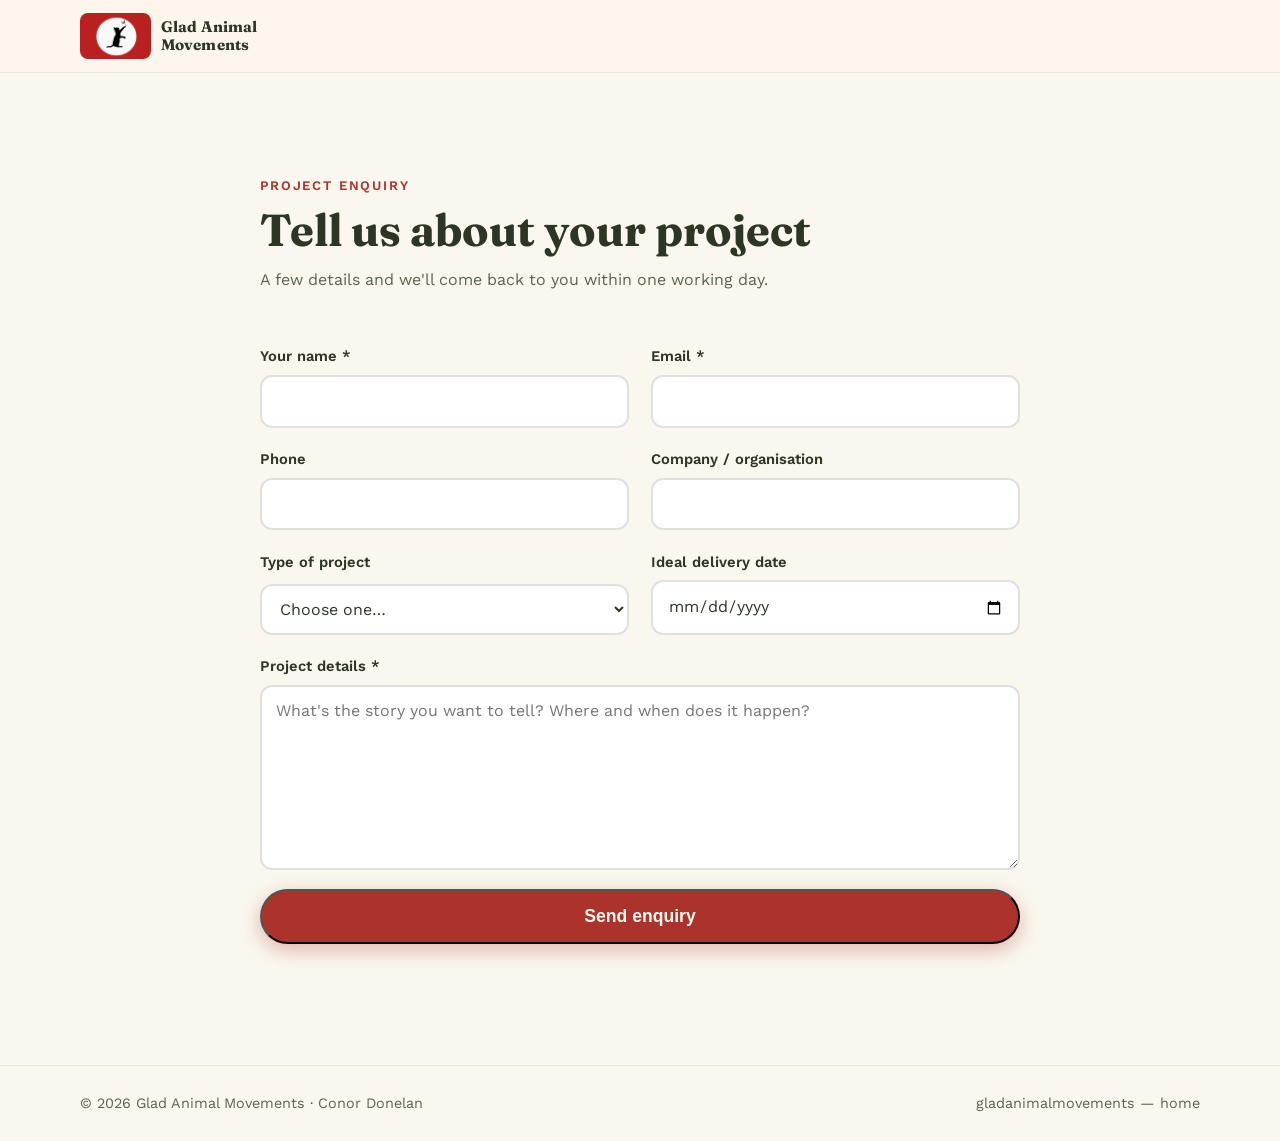
==== enquiry-k9x3.html @ 134a5fc5 "Private enquiry page + Resend-backed serverless email notify Co-Authored-By: Claude Fable 5 <noreply" ====
<!DOCTYPE html>
<html lang="en">
<head>
  <meta charset="UTF-8">
  <meta name="viewport" content="width=device-width, initial-scale=1.0">
  <title>Project Enquiry — Glad Animal Movements</title>
  <meta name="robots" content="noindex, nofollow">
  <link rel="icon" href="assets/favicon.svg" type="image/svg+xml">
  <link rel="preconnect" href="https://fonts.googleapis.com">
  <link rel="preconnect" href="https://fonts.gstatic.com" crossorigin>
  <link href="https://fonts.googleapis.com/css2?family=Fraunces:opsz,wght@9..144,500;9..144,600;9..144,700;9..144,900&family=Work+Sans:wght@400;500;600;700&display=swap" rel="stylesheet">
  <link rel="stylesheet" href="css/style.css">
</head>
<body>

  <header class="site-header">
    <nav class="nav container" aria-label="Main navigation">
      <a href="index.html" class="nav__brand">
        <span class="nav__brand-mark" aria-hidden="true">
          <img src="assets/logo.jpg" alt="">
        </span>
        <span class="nav__brand-text">Glad Animal<br>Movements</span>
      </a>
    </nav>
  </header>

  <main>
    <section class="section enquiry">
      <div class="container enquiry__inner">
        <div class="section__head">
          <p class="section__kicker">Project Enquiry</p>
          <h1 class="section__title">Tell us about your project</h1>
          <p class="enquiry__sub">A few details and we'll come back to you within one working day.</p>
        </div>

        <form id="enquiry-form" class="enquiry__form" novalidate>
          <div class="field">
            <label for="f-name">Your name *</label>
            <input id="f-name" name="name" type="text" required autocomplete="name">
          </div>
          <div class="field">
            <label for="f-email">Email *</label>
            <input id="f-email" name="email" type="email" required autocomplete="email">
          </div>
          <div class="field">
            <label for="f-phone">Phone</label>
            <input id="f-phone" name="phone" type="tel" autocomplete="tel">
          </div>
          <div class="field">
            <label for="f-org">Company / organisation</label>
            <input id="f-org" name="organisation" type="text" autocomplete="organization">
          </div>
          <div class="field">
            <label for="f-type">Type of project</label>
            <select id="f-type" name="projectType">
              <option value="">Choose one…</option>
              <option>Corporate / promotional video</option>
              <option>Event coverage</option>
              <option>Biodiversity / heritage documentary</option>
              <option>Arts / community project</option>
              <option>Social media content</option>
              <option>Livestream</option>
              <option>Other</option>
            </select>
          </div>
          <div class="field">
            <label for="f-date">Ideal delivery date</label>
            <input id="f-date" name="deliveryDate" type="date">
          </div>
          <div class="field field--full">
            <label for="f-details">Project details *</label>
            <textarea id="f-details" name="details" rows="6" required placeholder="What's the story you want to tell? Where and when does it happen?"></textarea>
          </div>
          <!-- honeypot: real people never see or fill this -->
          <div class="field field--hp" aria-hidden="true">
            <label for="f-website">Website</label>
            <input id="f-website" name="website" type="text" tabindex="-1" autocomplete="off">
          </div>
          <div class="field field--full">
            <button type="submit" class="btn btn--primary btn--big" id="enquiry-submit">Send enquiry</button>
            <p class="enquiry__status" id="enquiry-status" role="status"></p>
          </div>
        </form>
      </div>
    </section>
  </main>

  <footer class="site-footer">
    <div class="container site-footer__inner">
      <p>© <span id="year">2026</span> Glad Animal Movements · Conor Donelan</p>
      <p><a href="index.html">gladanimalmovements — home</a></p>
    </div>
  </footer>

  <script>
    const form = document.getElementById("enquiry-form");
    const statusEl = document.getElementById("enquiry-status");
    const submitBtn = document.getElementById("enquiry-submit");
    document.getElementById("year").textContent = new Date().getFullYear();

    form.addEventListener("submit", async (e) => {
      e.preventDefault();
      if (!form.reportValidity()) return;

      const data = Object.fromEntries(new FormData(form).entries());
      submitBtn.disabled = true;
      statusEl.textContent = "Sending…";

      try {
        const res = await fetch("/api/enquiry", {
          method: "POST",
          headers: { "Content-Type": "application/json" },
          body: JSON.stringify(data),
        });
        if (!res.ok) throw new Error("Request failed: " + res.status);
        form.reset();
        statusEl.textContent = "Thanks! Your enquiry is on its way — we'll be in touch within one working day.";
      } catch (err) {
        statusEl.textContent = "Something went wrong sending the form. You can email us directly at conordonelan@gmail.com.";
        submitBtn.disabled = false;
      }
    });
  </script>
</body>
</html>
---- css/style.css ----
/* ============================================================
   Glad Animal Movements — warm, bright, playful
   ============================================================ */

:root {
  --cream: #faf8ee;
  --red-tint: rgba(171, 51, 44, 0.08); /* translucent wash of the logo's brick red */
  --brand: #ab332c; /* logo brick red */
  --brand-dark: #8c2a24;
  --sun: #e0a83e;
  --clay: #a0512a;
  --ink: #2d3524;
  --ink-soft: #5b6350;

  --font-display: "Fraunces", Georgia, serif;
  --font-body: "Work Sans", -apple-system, BlinkMacSystemFont, "Segoe UI", sans-serif;

  --radius: 22px;
  --shadow: 0 12px 40px rgba(45, 53, 36, 0.12);
}

* { margin: 0; padding: 0; box-sizing: border-box; }

html { scroll-behavior: smooth; }

body {
  font-family: var(--font-body);
  background: var(--cream);
  color: var(--ink);
  line-height: 1.65;
  -webkit-font-smoothing: antialiased;
  overflow-x: hidden;
}

img, svg { max-width: 100%; display: block; }

.container {
  width: min(1120px, 92%);
  margin-inline: auto;
}

/* ============ Buttons ============ */
.btn {
  display: inline-block;
  font-weight: 600;
  text-decoration: none;
  padding: 0.85em 1.7em;
  border-radius: 999px;
  transition: transform 0.2s ease, box-shadow 0.2s ease, background 0.2s ease;
}
.btn--primary {
  background: var(--brand);
  color: var(--cream);
  box-shadow: 0 6px 20px rgba(171, 51, 44, 0.35);
}
.btn--primary:hover {
  background: var(--brand-dark);
  transform: translateY(-2px);
  box-shadow: 0 10px 26px rgba(171, 51, 44, 0.45);
}
.btn--ghost {
  color: var(--ink);
  border: 2px solid var(--ink);
}
.btn--ghost:hover {
  background: var(--ink);
  color: var(--cream);
  transform: translateY(-2px);
}
.btn--big { font-size: 1.1rem; }

/* ============ Header / Nav ============ */
.site-header {
  position: sticky;
  top: 0;
  z-index: 50;
  background: rgba(253, 246, 236, 0.92);
  backdrop-filter: blur(10px);
  border-bottom: 1px solid rgba(45, 53, 36, 0.08);
}

.nav {
  display: flex;
  align-items: center;
  justify-content: space-between;
  padding-block: 0.8rem;
  gap: 1rem;
}

.nav__brand {
  display: flex;
  align-items: center;
  gap: 0.6rem;
  text-decoration: none;
  color: var(--ink);
}
.nav__brand-mark img {
  height: 46px;
  width: auto;
  border-radius: 8px;
  display: block;
}
.nav__brand-text {
  font-family: var(--font-display);
  font-weight: 700;
  font-size: 0.95rem;
  line-height: 1.15;
  letter-spacing: 0.01em;
}

.nav__menu {
  display: flex;
  align-items: center;
  gap: 1.6rem;
  list-style: none;
}
.nav__menu a {
  text-decoration: none;
  color: var(--ink-soft);
  font-weight: 500;
  font-size: 0.98rem;
  transition: color 0.2s ease;
}
.nav__menu a:hover { color: var(--brand); }
.nav__menu a.nav__cta {
  background: var(--brand);
  color: var(--cream);
  padding: 0.55em 1.3em;
  border-radius: 999px;
  font-weight: 600;
}
.nav__menu a.nav__cta:hover { background: var(--brand-dark); }

.nav__toggle {
  display: none;
  flex-direction: column;
  gap: 5px;
  background: none;
  border: none;
  cursor: pointer;
  padding: 8px;
}
.nav__toggle span {
  display: block;
  width: 24px;
  height: 3px;
  border-radius: 2px;
  background: var(--ink);
  transition: transform 0.25s ease, opacity 0.25s ease;
}
.nav__toggle[aria-expanded="true"] span:nth-child(1) { transform: translateY(8px) rotate(45deg); }
.nav__toggle[aria-expanded="true"] span:nth-child(2) { opacity: 0; }
.nav__toggle[aria-expanded="true"] span:nth-child(3) { transform: translateY(-8px) rotate(-45deg); }

/* ============ Hero (full-bleed video) ============ */
.hero {
  position: relative;
  min-height: clamp(540px, 88vh, 900px);
  display: flex;
  align-items: center;
  padding-block: clamp(5rem, 10vw, 8rem);
  overflow: hidden;
  color: var(--cream);
}

.hero__video {
  position: absolute;
  inset: 0;
  width: 100%;
  height: 100%;
  object-fit: cover;
  z-index: -2;
}

/* legibility overlay over the footage */
.hero::after {
  content: "";
  position: absolute;
  inset: 0;
  z-index: -1;
  background: linear-gradient(
    180deg,
    rgba(20, 28, 16, 0.55) 0%,
    rgba(20, 28, 16, 0.3) 45%,
    rgba(20, 28, 16, 0.65) 100%
  );
}

.hero__inner { width: min(1120px, 92%); }

.hero__copy { max-width: 40em; }

.hero__kicker {
  font-weight: 600;
  text-transform: uppercase;
  letter-spacing: 0.14em;
  font-size: 0.82rem;
  color: var(--sun);
  margin-bottom: 1rem;
}

.hero__title {
  font-family: var(--font-display);
  font-weight: 900;
  font-size: clamp(2.4rem, 5.4vw, 4.2rem);
  line-height: 1.06;
  letter-spacing: -0.01em;
  margin-bottom: 1.3rem;
  text-shadow: 0 2px 24px rgba(0, 0, 0, 0.35);
}
.hero__title em {
  font-style: italic;
  color: var(--sun);
}

.hero__sub {
  font-size: clamp(1.02rem, 1.6vw, 1.18rem);
  color: rgba(250, 248, 238, 0.88);
  max-width: 34em;
  margin-bottom: 2rem;
  text-shadow: 0 1px 12px rgba(0, 0, 0, 0.3);
}

.hero__actions {
  display: flex;
  flex-wrap: wrap;
  gap: 1rem;
}

/* ghost button needs to read against footage */
.hero .btn--ghost {
  color: var(--cream);
  border-color: var(--cream);
}
.hero .btn--ghost:hover {
  background: var(--cream);
  color: var(--ink);
}

/* ============ Sections (shared) ============ */
.section { padding-block: clamp(4rem, 8vw, 6.5rem); }
.section--tint { background: var(--red-tint); }

.section__head { margin-bottom: clamp(2rem, 4vw, 3.2rem); }
.section__kicker {
  font-weight: 600;
  text-transform: uppercase;
  letter-spacing: 0.14em;
  font-size: 0.82rem;
  color: var(--brand);
  margin-bottom: 0.5rem;
}
.section__title {
  font-family: var(--font-display);
  font-weight: 700;
  font-size: clamp(1.9rem, 3.6vw, 2.8rem);
  line-height: 1.1;
}

/* ============ About ============ */
.about__grid {
  display: grid;
  grid-template-columns: 1.5fr 1fr;
  gap: clamp(2rem, 5vw, 4rem);
  align-items: start;
}
.about__body p { margin-bottom: 1.2rem; color: var(--ink-soft); }
.about__body strong { color: var(--ink); }
.about__pull {
  font-family: var(--font-display);
  font-size: 1.35rem;
  font-weight: 600;
  font-style: italic;
  line-height: 1.4;
  color: var(--ink) !important;
  border-left: 4px solid var(--sun);
  padding-left: 1.2rem;
  margin-top: 1.8rem;
}

.about__facts {
  display: grid;
  gap: 1.2rem;
}
.fact-card {
  background: var(--red-tint);
  border-radius: var(--radius);
  padding: 1.6rem 1.8rem;
  display: grid;
  gap: 0.2rem;
}
.fact-card__num {
  font-family: var(--font-display);
  font-weight: 900;
  font-size: 2.4rem;
  color: var(--brand);
  line-height: 1;
}
.fact-card__label {
  color: var(--ink-soft);
  font-weight: 500;
}

/* ============ Services ============ */
.services__grid {
  display: grid;
  grid-template-columns: repeat(3, 1fr);
  gap: 1.4rem;
}
.service-card {
  background: var(--cream);
  border-radius: var(--radius);
  padding: 2rem 1.8rem;
  box-shadow: 0 4px 18px rgba(45, 53, 36, 0.06);
  transition: transform 0.22s ease, box-shadow 0.22s ease;
}
.service-card:hover {
  transform: translateY(-5px);
  box-shadow: var(--shadow);
}
.service-card__icon { font-size: 2rem; margin-bottom: 0.9rem; }
.service-card h3 {
  font-family: var(--font-display);
  font-weight: 700;
  font-size: 1.25rem;
  margin-bottom: 0.5rem;
}
.service-card p { color: var(--ink-soft); font-size: 0.97rem; }

/* ============ Work ============ */
.work__grid {
  display: grid;
  grid-template-columns: repeat(3, 1fr);
  gap: 1.4rem;
}
.work-card {
  border: 2px solid rgba(45, 53, 36, 0.1);
  border-radius: var(--radius);
  padding: 1.9rem 1.7rem;
  transition: border-color 0.22s ease, transform 0.22s ease, background 0.22s ease;
}
.work-card:hover {
  border-color: var(--sun);
  background: #fdfcf2;
  transform: translateY(-4px);
}
.work-card__client {
  font-weight: 700;
  text-transform: uppercase;
  letter-spacing: 0.1em;
  font-size: 0.78rem;
  color: var(--clay);
  margin-bottom: 0.6rem;
}
.work-card h3 {
  font-family: var(--font-display);
  font-weight: 600;
  font-size: 1.2rem;
  line-height: 1.3;
  margin-bottom: 0.6rem;
}
.work-card p { color: var(--ink-soft); font-size: 0.95rem; }
.work-card__year {
  display: block;
  margin-top: 0.7rem;
  font-size: 0.82rem;
  font-weight: 600;
  color: var(--sun);
  text-transform: uppercase;
  letter-spacing: 0.08em;
}
.work__more { margin-top: 2.6rem; text-align: center; }

/* ============ Clients ============ */
.clients__logos {
  list-style: none;
  display: grid;
  grid-template-columns: repeat(5, 1fr);
  gap: 1.2rem;
}
.client-logo {
  background: #fff;
  border-radius: 16px;
  box-shadow: 0 3px 12px rgba(45, 53, 36, 0.06);
  display: grid;
  place-items: center;
  padding: 1.3rem 1.5rem;
  min-height: 110px;
  transition: transform 0.22s ease, box-shadow 0.22s ease;
}
.client-logo:hover {
  transform: translateY(-4px);
  box-shadow: var(--shadow);
}
.client-logo img {
  max-height: 64px;
  max-width: 100%;
  width: auto;
  object-fit: contain;
}
/* white-only logo artwork needs a dark ground */
.client-logo--dark { background: var(--brand-dark); }

/* ============ Contact ============ */
.contact { position: relative; overflow: hidden; }
.contact__blob {
  position: absolute;
  width: 40vw; height: 40vw;
  min-width: 300px; min-height: 300px;
  background: rgba(171, 51, 44, 0.12);
  border-radius: 55% 45% 40% 60% / 45% 55% 45% 55%;
  right: -12%;
  bottom: -30%;
  z-index: -1;
}
.contact__inner { text-align: center; }
.contact .section__head { margin-bottom: 2rem; }
.contact__sub {
  color: var(--ink-soft);
  font-size: 1.1rem;
  margin-top: 0.8rem;
}
.contact__actions {
  display: flex;
  flex-wrap: wrap;
  justify-content: center;
  gap: 1rem;
  margin-bottom: 2rem;
}
.contact__links {
  color: var(--ink-soft);
  display: flex;
  justify-content: center;
  flex-wrap: wrap;
  gap: 0.7rem;
}
.contact__links a {
  color: var(--brand);
  font-weight: 600;
  text-decoration: none;
}
.contact__links a:hover { text-decoration: underline; }

/* ============ Enquiry page ============ */
.enquiry__inner { max-width: 760px; }
.enquiry__sub { color: var(--ink-soft); margin-top: 0.8rem; }
.enquiry__form {
  display: grid;
  grid-template-columns: 1fr 1fr;
  gap: 1.2rem 1.4rem;
}
.field { display: grid; gap: 0.4rem; }
.field--full { grid-column: 1 / -1; }
.field--hp { position: absolute; left: -9999px; }
.field label {
  font-weight: 600;
  font-size: 0.92rem;
}
.field input,
.field select,
.field textarea {
  font: inherit;
  color: var(--ink);
  background: #fff;
  border: 2px solid rgba(45, 53, 36, 0.15);
  border-radius: 12px;
  padding: 0.7em 0.9em;
}
.field input:focus,
.field select:focus,
.field textarea:focus {
  outline: none;
  border-color: var(--brand);
}
.enquiry__status { margin-top: 0.8rem; font-weight: 500; color: var(--ink-soft); }
@media (max-width: 640px) {
  .enquiry__form { grid-template-columns: 1fr; }
}

/* ============ Footer ============ */
.site-footer {
  border-top: 1px solid rgba(45, 53, 36, 0.08);
  padding-block: 1.6rem;
  font-size: 0.9rem;
  color: var(--ink-soft);
}
.site-footer__inner {
  display: flex;
  justify-content: space-between;
  flex-wrap: wrap;
  gap: 0.5rem;
}
.site-footer a { color: var(--ink-soft); text-decoration: none; }
.site-footer a:hover { color: var(--brand); }

/* ============ Scroll reveal ============ */
.reveal {
  opacity: 0;
  transform: translateY(24px);
  transition: opacity 0.7s ease, transform 0.7s ease;
}
.reveal.is-visible {
  opacity: 1;
  transform: none;
}

@media (prefers-reduced-motion: reduce) {
  html { scroll-behavior: auto; }
  .reveal { opacity: 1; transform: none; transition: none; }
  .btn, .service-card, .work-card { transition: none; }
}

/* ============ Responsive ============ */
@media (max-width: 900px) {
  .about__grid { grid-template-columns: 1fr; }
  .about__facts { grid-template-columns: repeat(3, 1fr); }
  .services__grid, .work__grid { grid-template-columns: repeat(2, 1fr); }
  .clients__logos { grid-template-columns: repeat(3, 1fr); }
}

@media (max-width: 640px) {
  .nav__toggle { display: flex; }
  .nav__menu {
    position: absolute;
    top: 100%;
    left: 0;
    right: 0;
    flex-direction: column;
    align-items: stretch;
    gap: 0;
    background: var(--cream);
    border-bottom: 1px solid rgba(45, 53, 36, 0.08);
    box-shadow: 0 14px 30px rgba(45, 53, 36, 0.12);
    display: none;
  }
  .nav__menu.is-open { display: flex; }
  .nav__menu li { border-top: 1px solid rgba(45, 53, 36, 0.06); }
  .nav__menu a {
    display: block;
    padding: 1rem 1.4rem;
  }
  .nav__menu a.nav__cta {
    border-radius: 0;
    text-align: center;
  }
  .about__facts { grid-template-columns: 1fr; }
  .services__grid, .work__grid { grid-template-columns: 1fr; }
  .clients__logos { grid-template-columns: repeat(2, 1fr); }
  .client-logo { min-height: 90px; padding: 1rem; }
  .client-logo img { max-height: 52px; }
  .contact__actions { flex-direction: column; align-items: stretch; }
  .contact__actions .btn { text-align: center; }
}
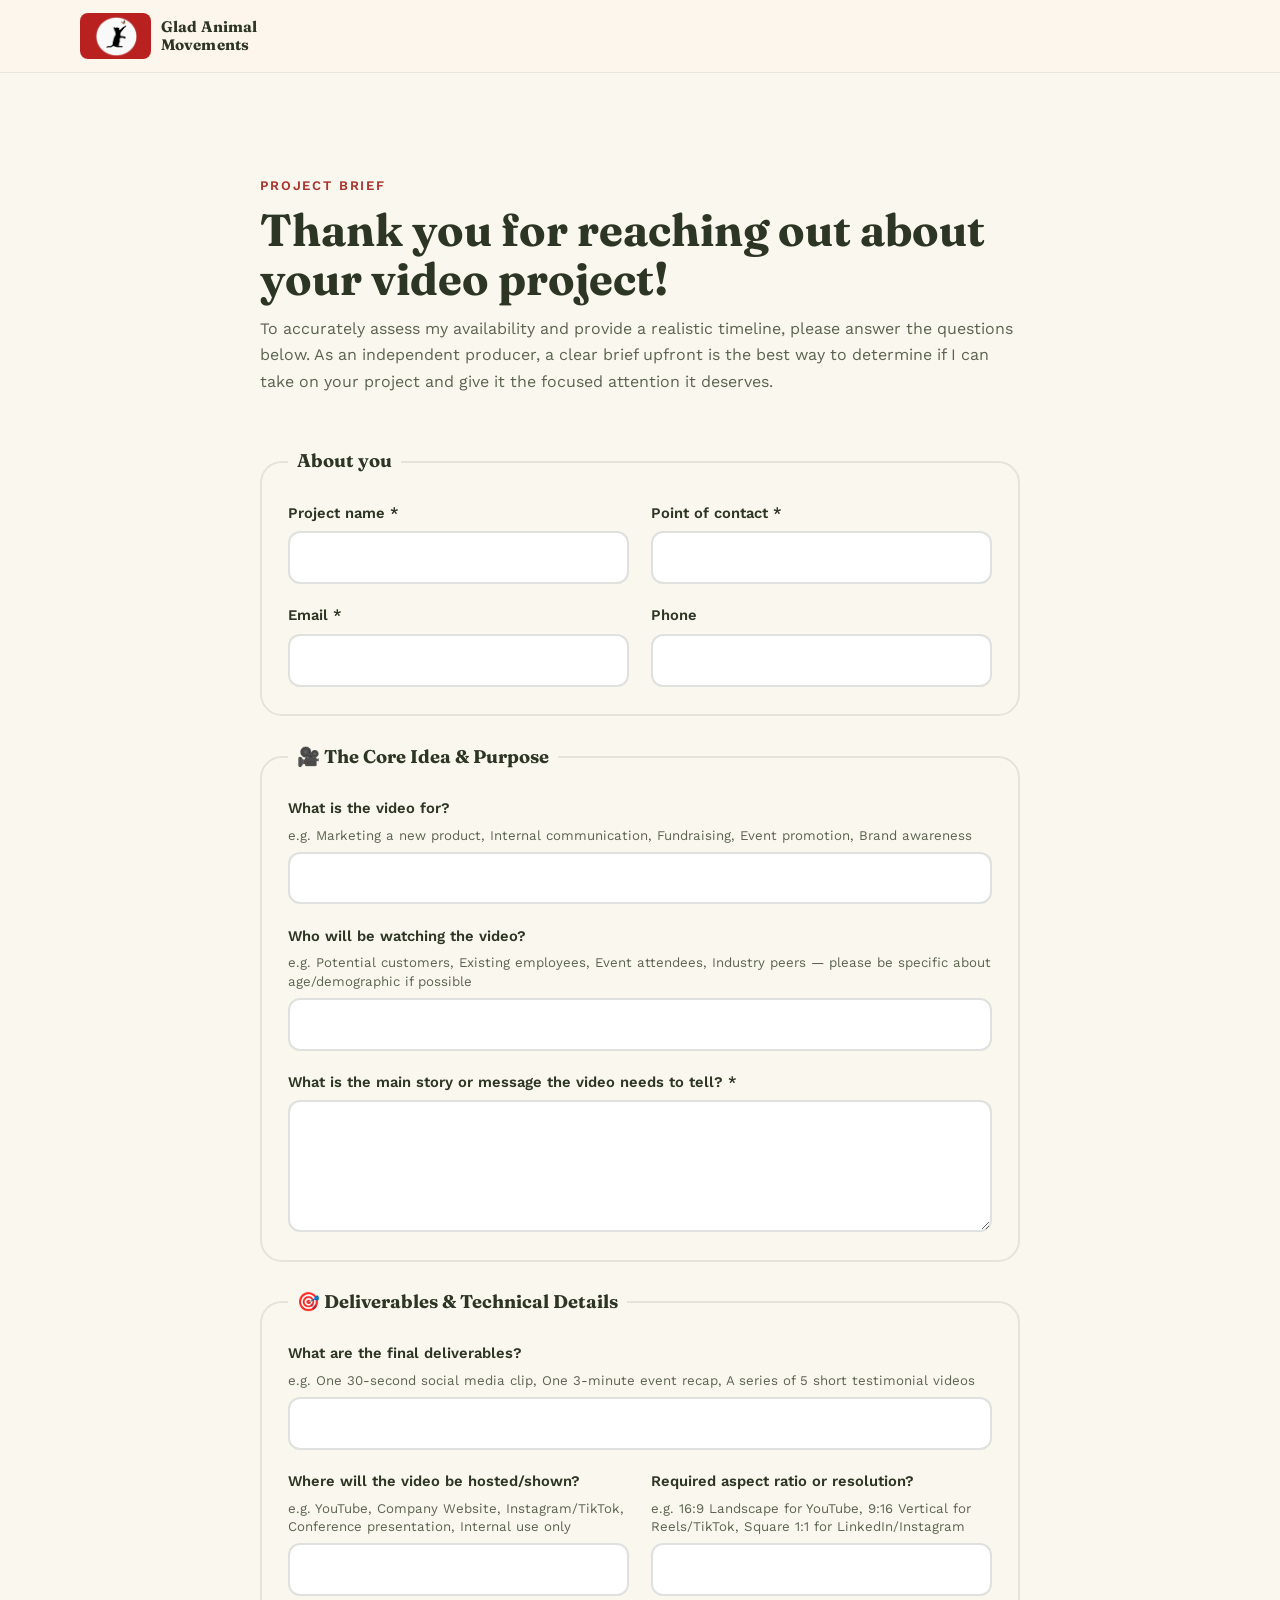
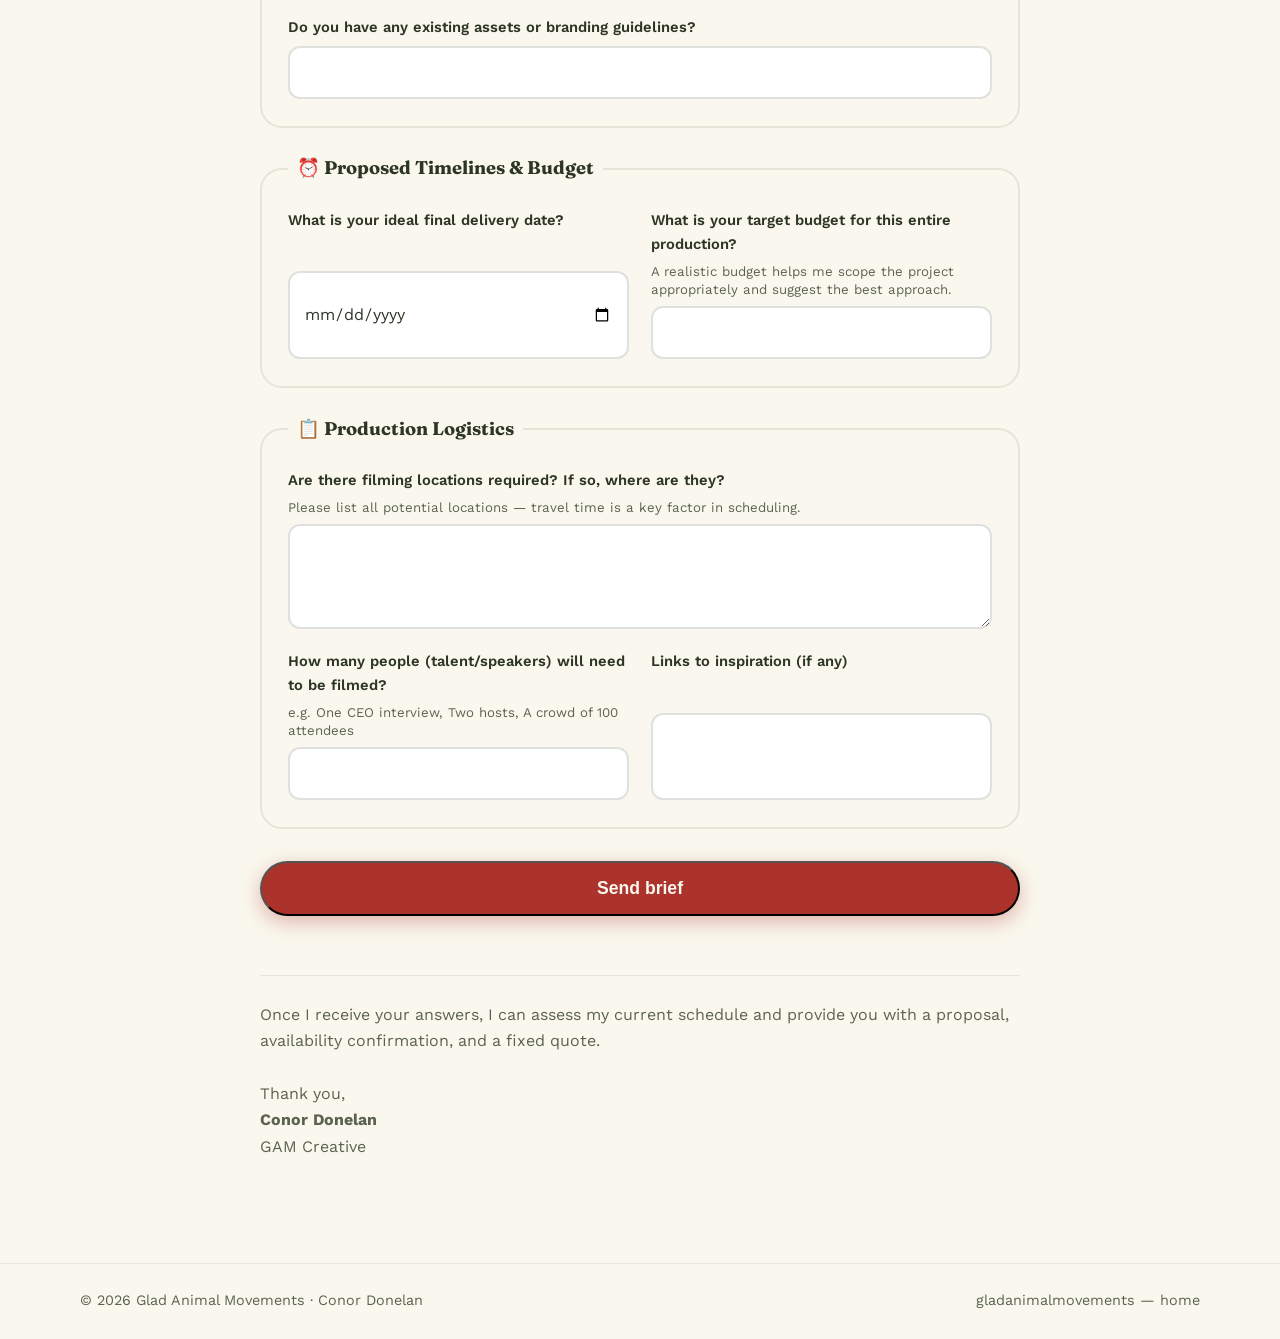
==== commit 443091e1: "Match brief form to Conor's client questionnaire Co-Authored-By: Claude Fable 5 <noreply@anthropic.c" ====
--- a/enquiry-k9x3.html
+++ b/enquiry-k9x3.html
@@ -3,7 +3,7 @@
 <head>
   <meta charset="UTF-8">
   <meta name="viewport" content="width=device-width, initial-scale=1.0">
-  <title>Project Enquiry — Glad Animal Movements</title>
+  <title>Project Brief — Glad Animal Movements</title>
   <meta name="robots" content="noindex, nofollow">
   <link rel="icon" href="assets/favicon.svg" type="image/svg+xml">
   <link rel="preconnect" href="https://fonts.googleapis.com">
@@ -28,59 +28,128 @@
     <section class="section enquiry">
       <div class="container enquiry__inner">
         <div class="section__head">
-          <p class="section__kicker">Project Enquiry</p>
-          <h1 class="section__title">Tell us about your project</h1>
-          <p class="enquiry__sub">A few details and we'll come back to you within one working day.</p>
+          <p class="section__kicker">Project Brief</p>
+          <h1 class="section__title">Thank you for reaching out about your video project!</h1>
+          <p class="enquiry__sub">To accurately assess my availability and provide a realistic timeline, please answer the questions below. As an independent producer, a clear brief upfront is the best way to determine if I can take on your project and give it the focused attention it deserves.</p>
         </div>
 
         <form id="enquiry-form" class="enquiry__form" novalidate>
-          <div class="field">
-            <label for="f-name">Your name *</label>
-            <input id="f-name" name="name" type="text" required autocomplete="name">
-          </div>
-          <div class="field">
-            <label for="f-email">Email *</label>
-            <input id="f-email" name="email" type="email" required autocomplete="email">
-          </div>
-          <div class="field">
-            <label for="f-phone">Phone</label>
-            <input id="f-phone" name="phone" type="tel" autocomplete="tel">
-          </div>
-          <div class="field">
-            <label for="f-org">Company / organisation</label>
-            <input id="f-org" name="organisation" type="text" autocomplete="organization">
-          </div>
-          <div class="field">
-            <label for="f-type">Type of project</label>
-            <select id="f-type" name="projectType">
-              <option value="">Choose one…</option>
-              <option>Corporate / promotional video</option>
-              <option>Event coverage</option>
-              <option>Biodiversity / heritage documentary</option>
-              <option>Arts / community project</option>
-              <option>Social media content</option>
-              <option>Livestream</option>
-              <option>Other</option>
-            </select>
-          </div>
-          <div class="field">
-            <label for="f-date">Ideal delivery date</label>
-            <input id="f-date" name="deliveryDate" type="date">
-          </div>
-          <div class="field field--full">
-            <label for="f-details">Project details *</label>
-            <textarea id="f-details" name="details" rows="6" required placeholder="What's the story you want to tell? Where and when does it happen?"></textarea>
-          </div>
+
+          <fieldset class="enquiry__section">
+            <legend>About you</legend>
+            <div class="enquiry__grid">
+              <div class="field">
+                <label for="f-project">Project name *</label>
+                <input id="f-project" name="projectName" type="text" required>
+              </div>
+              <div class="field">
+                <label for="f-name">Point of contact *</label>
+                <input id="f-name" name="contactName" type="text" required autocomplete="name">
+              </div>
+              <div class="field">
+                <label for="f-email">Email *</label>
+                <input id="f-email" name="email" type="email" required autocomplete="email">
+              </div>
+              <div class="field">
+                <label for="f-phone">Phone</label>
+                <input id="f-phone" name="phone" type="tel" autocomplete="tel">
+              </div>
+            </div>
+          </fieldset>
+
+          <fieldset class="enquiry__section">
+            <legend>🎥 The Core Idea &amp; Purpose</legend>
+            <div class="enquiry__grid">
+              <div class="field field--full">
+                <label for="f-purpose">What is the video for?</label>
+                <p class="field__hint">e.g. Marketing a new product, Internal communication, Fundraising, Event promotion, Brand awareness</p>
+                <input id="f-purpose" name="purpose" type="text">
+              </div>
+              <div class="field field--full">
+                <label for="f-audience">Who will be watching the video?</label>
+                <p class="field__hint">e.g. Potential customers, Existing employees, Event attendees, Industry peers — please be specific about age/demographic if possible</p>
+                <input id="f-audience" name="audience" type="text">
+              </div>
+              <div class="field field--full">
+                <label for="f-story">What is the main story or message the video needs to tell? *</label>
+                <textarea id="f-story" name="story" rows="4" required></textarea>
+              </div>
+            </div>
+          </fieldset>
+
+          <fieldset class="enquiry__section">
+            <legend>🎯 Deliverables &amp; Technical Details</legend>
+            <div class="enquiry__grid">
+              <div class="field field--full">
+                <label for="f-deliverables">What are the final deliverables?</label>
+                <p class="field__hint">e.g. One 30-second social media clip, One 3-minute event recap, A series of 5 short testimonial videos</p>
+                <input id="f-deliverables" name="deliverables" type="text">
+              </div>
+              <div class="field">
+                <label for="f-hosting">Where will the video be hosted/shown?</label>
+                <p class="field__hint">e.g. YouTube, Company Website, Instagram/TikTok, Conference presentation, Internal use only</p>
+                <input id="f-hosting" name="hosting" type="text">
+              </div>
+              <div class="field">
+                <label for="f-aspect">Required aspect ratio or resolution?</label>
+                <p class="field__hint">e.g. 16:9 Landscape for YouTube, 9:16 Vertical for Reels/TikTok, Square 1:1 for LinkedIn/Instagram</p>
+                <input id="f-aspect" name="aspectRatio" type="text">
+              </div>
+              <div class="field field--full">
+                <label for="f-assets">Do you have any existing assets or branding guidelines?</label>
+                <input id="f-assets" name="assets" type="text">
+              </div>
+            </div>
+          </fieldset>
+
+          <fieldset class="enquiry__section">
+            <legend>⏰ Proposed Timelines &amp; Budget</legend>
+            <div class="enquiry__grid">
+              <div class="field">
+                <label for="f-date">What is your ideal final delivery date?</label>
+                <input id="f-date" name="deliveryDate" type="date">
+              </div>
+              <div class="field">
+                <label for="f-budget">What is your target budget for this entire production?</label>
+                <p class="field__hint">A realistic budget helps me scope the project appropriately and suggest the best approach.</p>
+                <input id="f-budget" name="budget" type="text">
+              </div>
+            </div>
+          </fieldset>
+
+          <fieldset class="enquiry__section">
+            <legend>📋 Production Logistics</legend>
+            <div class="enquiry__grid">
+              <div class="field field--full">
+                <label for="f-locations">Are there filming locations required? If so, where are they?</label>
+                <p class="field__hint">Please list all potential locations — travel time is a key factor in scheduling.</p>
+                <textarea id="f-locations" name="locations" rows="3"></textarea>
+              </div>
+              <div class="field">
+                <label for="f-talent">How many people (talent/speakers) will need to be filmed?</label>
+                <p class="field__hint">e.g. One CEO interview, Two hosts, A crowd of 100 attendees</p>
+                <input id="f-talent" name="talentCount" type="text">
+              </div>
+              <div class="field">
+                <label for="f-inspiration">Links to inspiration (if any)</label>
+                <input id="f-inspiration" name="inspiration" type="text">
+              </div>
+            </div>
+          </fieldset>
+
           <!-- honeypot: real people never see or fill this -->
           <div class="field field--hp" aria-hidden="true">
             <label for="f-website">Website</label>
             <input id="f-website" name="website" type="text" tabindex="-1" autocomplete="off">
           </div>
-          <div class="field field--full">
-            <button type="submit" class="btn btn--primary btn--big" id="enquiry-submit">Send enquiry</button>
+
+          <div class="field field--full enquiry__submit-row">
+            <button type="submit" class="btn btn--primary btn--big" id="enquiry-submit">Send brief</button>
             <p class="enquiry__status" id="enquiry-status" role="status"></p>
           </div>
         </form>
+
+        <p class="enquiry__outro">Once I receive your answers, I can assess my current schedule and provide you with a proposal, availability confirmation, and a fixed quote.<br><br>Thank you,<br><strong>Conor Donelan</strong><br>GAM Creative</p>
       </div>
     </section>
   </main>
@@ -114,9 +183,9 @@
         });
         if (!res.ok) throw new Error("Request failed: " + res.status);
         form.reset();
-        statusEl.textContent = "Thanks! Your enquiry is on its way — we'll be in touch within one working day.";
+        statusEl.textContent = "Thanks! Your brief is on its way — I'll be in touch soon.";
       } catch (err) {
-        statusEl.textContent = "Something went wrong sending the form. You can email us directly at conordonelan@gmail.com.";
+        statusEl.textContent = "Something went wrong sending the form. You can email me directly at conordonelan@gmail.com.";
         submitBtn.disabled = false;
       }
     });
--- a/css/style.css
+++ b/css/style.css
@@ -444,10 +444,34 @@
 /* ============ Enquiry page ============ */
 .enquiry__inner { max-width: 760px; }
 .enquiry__sub { color: var(--ink-soft); margin-top: 0.8rem; }
-.enquiry__form {
+.enquiry__form { display: grid; gap: 1.6rem; }
+.enquiry__section {
+  border: 2px solid rgba(45, 53, 36, 0.1);
+  border-radius: var(--radius);
+  padding: 1.5rem 1.6rem 1.7rem;
+}
+.enquiry__section legend {
+  font-family: var(--font-display);
+  font-weight: 700;
+  font-size: 1.15rem;
+  padding: 0 0.5em;
+}
+.enquiry__grid {
   display: grid;
   grid-template-columns: 1fr 1fr;
   gap: 1.2rem 1.4rem;
+}
+.field__hint {
+  font-size: 0.83rem;
+  color: var(--ink-soft);
+  line-height: 1.4;
+}
+.enquiry__submit-row { margin-top: 0.4rem; }
+.enquiry__outro {
+  margin-top: 2.5rem;
+  color: var(--ink-soft);
+  border-top: 1px solid rgba(45, 53, 36, 0.1);
+  padding-top: 1.6rem;
 }
 .field { display: grid; gap: 0.4rem; }
 .field--full { grid-column: 1 / -1; }
@@ -474,7 +498,7 @@
 }
 .enquiry__status { margin-top: 0.8rem; font-weight: 500; color: var(--ink-soft); }
 @media (max-width: 640px) {
-  .enquiry__form { grid-template-columns: 1fr; }
+  .enquiry__grid { grid-template-columns: 1fr; }
 }
 
 /* ============ Footer ============ */
